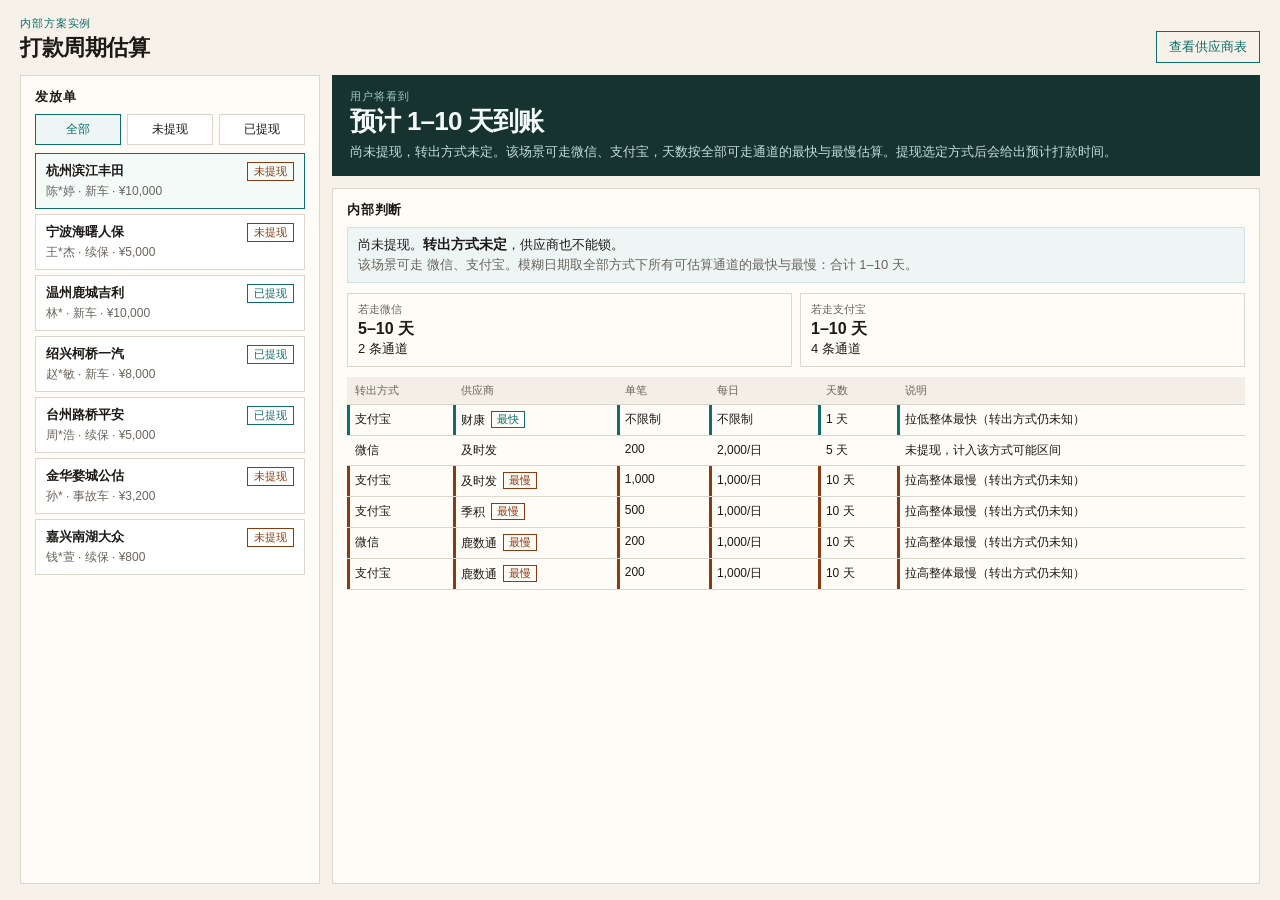
==== index.html @ 7bb50e26 "Add 通用金 payout schedule estimator for sharing. Co-authored-by: Cursor <cursoragent@cursor.com>" ====
<!DOCTYPE html>
<html lang="zh-CN">
<head>
  <meta charset="UTF-8" />
  <meta name="viewport" content="width=device-width, initial-scale=1" />
  <title>打款周期估算</title>
  <link rel="stylesheet" href="./styles.css" />
</head>
<body>
  <header class="top">
    <div>
      <p class="kicker">内部方案实例</p>
      <h1>打款周期估算</h1>
    </div>
    <button type="button" class="text-btn" id="open-source">查看供应商表</button>
  </header>

  <main class="layout">
    <section class="panel form-panel" aria-label="发放单">
      <h2>发放单</h2>
      <div class="seg filter" id="grant-filter">
        <button type="button" data-filter="all" class="on">全部</button>
        <button type="button" data-filter="open">未提现</button>
        <button type="button" data-filter="paid">已提现</button>
      </div>
      <div id="grant-list" class="grant-list"></div>
    </section>

    <section class="results" aria-live="polite">
      <article class="user-card" id="user-card">
        <p class="kicker light" id="user-kicker">用户将看到</p>
        <h2 id="user-title"></h2>
        <p id="user-detail"></p>
      </article>
      <article class="panel internal-panel" id="internal"></article>
    </section>
  </main>

  <dialog id="source-modal">
    <div class="dialog-bar">
      <div>
        <h2>当前供应商表</h2>
        <p>同供应商、同转出方式、同限额的多行已合并。一笔单只走一条通道，额度不叠加。</p>
      </div>
      <button type="button" class="text-btn" id="close-source">关闭</button>
    </div>
    <div class="table-wrap">
      <table>
        <thead>
          <tr>
            <th>供应商</th>
            <th>转出方式</th>
            <th>单笔限额</th>
            <th>每人限额</th>
            <th>适用场景</th>
            <th>表序</th>
          </tr>
        </thead>
        <tbody id="source-body"></tbody>
      </table>
    </div>
  </dialog>

  <script src="./app.js"></script>
</body>
</html>
---- styles.css ----
:root {
  --ink: #1c1916;
  --muted: #6b645c;
  --line: #ddd6cc;
  --paper: #f6f2ea;
  --card: #fffcf7;
  --teal: #0f6e6a;
  --warn: #8a3b12;
  --warn-bg: #f8ebe3;
  --fast: #0f6e6a;
  --slow: #8a3b12;
  --font: "PingFang SC", "Hiragino Sans GB", "Noto Sans SC", sans-serif;
}

* { box-sizing: border-box; }
html, body { height: 100%; margin: 0; overflow: hidden; }
body {
  font-family: var(--font);
  color: var(--ink);
  background: var(--paper);
  padding: 16px 20px 16px;
  display: flex;
  flex-direction: column;
  gap: 12px;
}

.top {
  flex: none;
  display: flex;
  justify-content: space-between;
  gap: 16px;
  align-items: flex-end;
}
.kicker {
  margin: 0 0 2px;
  font-size: 11px;
  letter-spacing: 0.08em;
  color: var(--teal);
}
.kicker.light { color: #9ec9c5; }
h1 {
  margin: 0;
  font-size: 22px;
  font-weight: 650;
  letter-spacing: -0.02em;
}

.text-btn {
  font: inherit;
  font-size: 13px;
  color: var(--teal);
  background: none;
  border: 1px solid var(--teal);
  padding: 6px 12px;
  cursor: pointer;
  white-space: nowrap;
}
.text-btn:hover { background: #eef6f5; }

.layout {
  flex: 1;
  min-height: 0;
  display: grid;
  grid-template-columns: 300px minmax(0, 1fr);
  gap: 12px;
  overflow: hidden;
}

.panel {
  background: var(--card);
  border: 1px solid var(--line);
  padding: 12px 14px;
}
.form-panel {
  min-height: 0;
  display: flex;
  flex-direction: column;
  overflow: hidden;
}
.panel h2, .dialog-bar h2 {
  margin: 0 0 8px;
  font-size: 13px;
  font-weight: 650;
  letter-spacing: 0.06em;
}

.seg.filter { display: flex; gap: 6px; margin-bottom: 8px; flex: none; }
.seg.filter button {
  flex: 1;
  font: inherit;
  font-size: 12px;
  border: 1px solid var(--line);
  background: #fff;
  color: var(--ink);
  padding: 6px 6px;
  cursor: pointer;
}
.seg.filter button.on {
  border-color: var(--teal);
  color: var(--teal);
  background: #eef6f5;
}

.grant-list {
  display: flex;
  flex-direction: column;
  gap: 5px;
  min-height: 0;
  overflow: auto;
}
.grant {
  text-align: left;
  font: inherit;
  border: 1px solid var(--line);
  background: #fff;
  padding: 8px 10px;
  cursor: pointer;
  color: inherit;
  width: 100%;
  flex: none;
}
.grant:hover { border-color: #c5ddd9; }
.grant.on {
  border-color: var(--teal);
  background: #f3faf8;
}
.g-top {
  display: flex;
  justify-content: space-between;
  gap: 8px;
  align-items: baseline;
}
.g-top strong { font-size: 13px; font-weight: 650; }
.g-meta {
  margin-top: 2px;
  font-size: 12px;
  color: var(--muted);
}
.status {
  font-size: 11px;
  padding: 1px 6px;
  border: 1px solid currentColor;
  white-space: nowrap;
}
.status.open { color: var(--warn); }
.status.paid { color: var(--teal); }

.results {
  min-width: 0;
  min-height: 0;
  display: flex;
  flex-direction: column;
  gap: 12px;
  overflow: hidden;
}

.user-card {
  flex: none;
  background: #17332f;
  color: #f4faf8;
  padding: 14px 18px 14px;
}
.user-card h2 {
  margin: 2px 0 6px;
  font-size: 26px;
  font-weight: 650;
  letter-spacing: -0.03em;
  line-height: 1.2;
}
.user-card p { margin: 0; }
#user-detail { color: #c5ddd9; font-size: 13px; line-height: 1.45; }

.internal-panel {
  flex: 1;
  min-height: 0;
  overflow: auto;
}

.lock-banner {
  display: flex;
  justify-content: space-between;
  gap: 12px;
  align-items: baseline;
  flex-wrap: wrap;
  padding: 8px 10px;
  background: #eef6f5;
  border: 1px solid #cfe3e0;
  margin-bottom: 10px;
  font-size: 13px;
}
.lock-banner strong { font-size: 14px; }
.lock-banner .meta { color: var(--muted); margin-top: 2px; }

.method-box {
  display: grid;
  grid-template-columns: repeat(auto-fit, minmax(140px, 1fr));
  gap: 8px;
  margin-bottom: 10px;
}
.method-card {
  border: 1px solid var(--line);
  padding: 8px 10px;
  font-size: 13px;
}
.method-card span {
  display: block;
  font-size: 11px;
  color: var(--muted);
  margin-bottom: 2px;
}
.method-card strong { font-size: 16px; }

.warn-banner {
  padding: 8px 10px;
  background: var(--warn-bg);
  color: var(--warn);
  margin-bottom: 10px;
  font-size: 13px;
  line-height: 1.5;
}

.schedule-wrap { margin-bottom: 10px; }
.amt { font-variant-numeric: tabular-nums; font-weight: 600; }
.nowrap { white-space: nowrap; }
.muted { color: var(--muted); }

.table-wrap { overflow: auto; }
table {
  width: 100%;
  border-collapse: collapse;
  font-size: 12px;
}
th, td {
  text-align: left;
  padding: 6px 8px;
  border-bottom: 1px solid var(--line);
  vertical-align: top;
}
th {
  font-size: 11px;
  font-weight: 550;
  color: var(--muted);
  background: #f3eee6;
}
td.num, th.num { font-variant-numeric: tabular-nums; }
tr.locked td { background: #e7f2f0; }
tr.fast td { box-shadow: inset 3px 0 0 var(--fast); }
tr.slow td { box-shadow: inset 3px 0 0 var(--slow); }

.pill {
  display: inline-block;
  font-size: 11px;
  padding: 0 5px;
  border: 1px solid currentColor;
  margin-left: 6px;
  vertical-align: 1px;
}
.pill.fast { color: var(--fast); }
.pill.slow { color: var(--slow); }
.pill.lock { color: var(--teal); }

dialog {
  width: min(860px, calc(100vw - 48px));
  max-height: calc(100vh - 48px);
  border: 1px solid var(--line);
  background: var(--card);
  padding: 16px 18px 18px;
  color: inherit;
}
dialog::backdrop { background: rgb(28 25 22 / 0.45); }
.dialog-bar {
  display: flex;
  justify-content: space-between;
  gap: 16px;
  align-items: flex-start;
  margin-bottom: 12px;
}
.dialog-bar p {
  margin: 0;
  font-size: 12px;
  color: var(--muted);
}
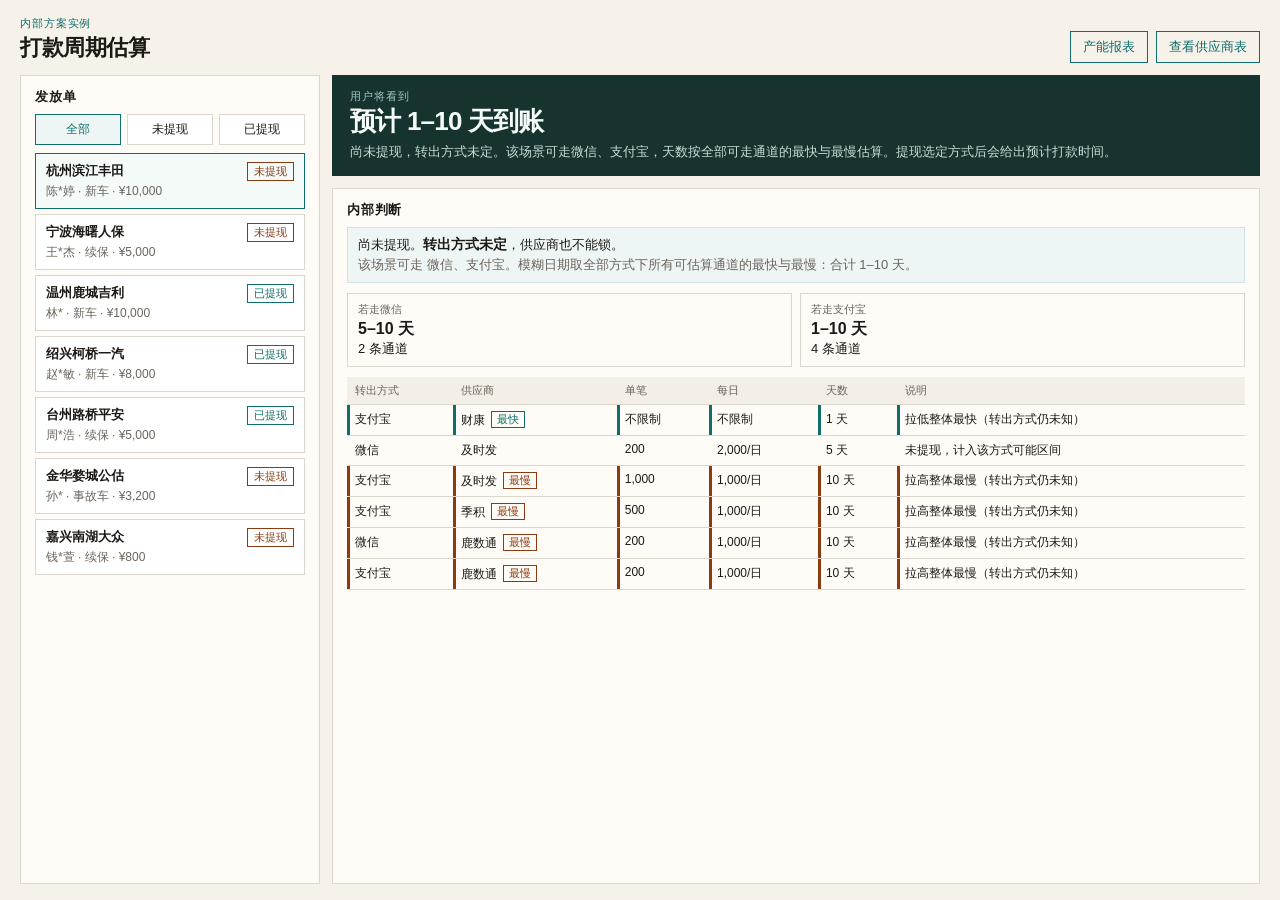
==== commit 727f84fb: "Publish capacity report with scene, method, and status filters. Co-authored-by: Cursor <cursoragent@" ====
--- a/index.html
+++ b/index.html
@@ -12,7 +12,10 @@
       <p class="kicker">内部方案实例</p>
       <h1>打款周期估算</h1>
     </div>
-    <button type="button" class="text-btn" id="open-source">查看供应商表</button>
+    <div class="top-actions">
+      <a class="text-btn" href="./capacity.html">产能报表</a>
+      <button type="button" class="text-btn" id="open-source">查看供应商表</button>
+    </div>
   </header>
 
   <main class="layout">
--- a/styles.css
+++ b/styles.css
@@ -242,7 +242,7 @@
   color: var(--muted);
   background: #f3eee6;
 }
-td.num, th.num { font-variant-numeric: tabular-nums; }
+td.num, th.num { font-variant-numeric: tabular-nums; white-space: nowrap; }
 tr.locked td { background: #e7f2f0; }
 tr.fast td { box-shadow: inset 3px 0 0 var(--fast); }
 tr.slow td { box-shadow: inset 3px 0 0 var(--slow); }
@@ -268,6 +268,327 @@
   color: inherit;
 }
 dialog::backdrop { background: rgb(28 25 22 / 0.45); }
+.top-actions { display: flex; gap: 8px; align-items: center; }
+a.text-btn { text-decoration: none; display: inline-block; }
+
+.page-capacity { gap: 8px; }
+body.page-capacity {
+  background: #10110f;
+  color: #eceae4;
+  --ink: #eceae4;
+  --muted: #8e8a80;
+  --line: #2c2a24;
+  --paper: #10110f;
+  --card: #181714;
+  --teal: #e2c278;
+  --warn: #e08a4f;
+  --fast: #e2c278;
+  --slow: #e08a4f;
+}
+body.page-capacity .kicker {
+  color: #e2c278;
+  letter-spacing: 0.18em;
+  text-transform: uppercase;
+  font-size: 10px;
+}
+body.page-capacity h1 {
+  font-weight: 500;
+  letter-spacing: 0.06em;
+}
+body.page-capacity .text-btn {
+  color: #e2c278;
+  border-color: #5a5138;
+  background: transparent;
+  border-radius: 999px;
+  padding: 6px 14px;
+}
+body.page-capacity .text-btn:hover { background: #241f16; }
+body.page-capacity th { background: #181714; }
+body.page-capacity .kpi-card.remain {
+  background: #181714;
+  color: #eceae4;
+  border-color: #e2c278;
+}
+body.page-capacity .kpi-card.remain span,
+body.page-capacity .kpi-card.remain em { color: #8e8a80; }
+body.page-capacity .kpi-card.remain strong { color: #e2c278; }
+body.page-capacity .mx-cell.st-紧张 { background: #2a1c14; }
+body.page-capacity .mx-cell.st-耗尽 { background: #2a1612; }
+body.page-capacity .mx-cell.st-充足 { background: #1c1a14; }
+body.page-capacity .mx-cell.unk-cell,
+body.page-capacity .mx-cell.empty-cell { background: #141310; }
+body.page-capacity .bar { background: #2c2a24; }
+body.page-capacity .bar i.unk {
+  background: repeating-linear-gradient(-45deg, #2c2a24, #2c2a24 4px, #3a3730 4px, #3a3730 8px);
+}
+body.page-capacity tr.locked td { background: #241f16; }
+body.page-capacity .seg.filter button {
+  font: inherit;
+  font-size: 12px;
+  border: 1px solid #2c2a24;
+  background: transparent;
+  color: #bdb8ae;
+  padding: 6px 14px;
+  cursor: pointer;
+  white-space: nowrap;
+  border-radius: 999px;
+}
+body.page-capacity .seg.filter button.on {
+  border-color: #e2c278;
+  color: #16140f;
+  background: #e2c278;
+}
+.cap-filters.look-chips {
+  display: flex;
+  flex-direction: column;
+  gap: 8px;
+}
+.filter-line {
+  display: flex;
+  align-items: center;
+  gap: 10px;
+  min-width: 0;
+}
+.filter-line > span {
+  flex: none;
+  width: 32px;
+  font-size: 11px;
+  color: #8e8a80;
+}
+.filter-line .seg.filter { flex: 1; flex-wrap: wrap; margin: 0; }
+.cap-view {
+  flex: 1;
+  min-height: 0;
+  display: flex;
+  flex-direction: column;
+  gap: 8px;
+  overflow: hidden;
+}
+.cap-note {
+  flex: none;
+  margin: 0;
+  font-size: 12px;
+  line-height: 1.45;
+  color: var(--muted);
+  max-width: 1180px;
+}
+.remain-hero { flex: none; }
+.kpi-card.hero { padding: 14px 18px; }
+.kpi-card.hero strong { font-size: 36px; letter-spacing: -0.04em; }
+.method-remain-grid {
+  flex: none;
+  display: grid;
+  grid-template-columns: repeat(4, minmax(0, 1fr));
+  gap: 8px;
+}
+.method-remain {
+  background: var(--card);
+  border: 1px solid var(--line);
+  padding: 10px 12px;
+  font: inherit;
+  color: inherit;
+  text-align: left;
+  width: 100%;
+  cursor: pointer;
+}
+.method-remain.empty { cursor: default; opacity: 0.5; }
+.method-remain.on { border-color: var(--teal); }
+.method-remain span, .method-remain em, .method-remain p {
+  display: block;
+  font-size: 12px;
+  color: var(--muted);
+  font-style: normal;
+  margin: 0;
+}
+.method-remain .st-head {
+  display: flex;
+  justify-content: space-between;
+  align-items: center;
+  gap: 8px;
+}
+.method-remain .st-head i {
+  font-style: normal;
+  font-size: 11px;
+  background: #2c2a24;
+  color: #bdb8ae;
+  border-radius: 999px;
+  padding: 1px 8px;
+}
+.method-remain strong {
+  display: block;
+  font-size: 22px;
+  margin: 4px 0;
+}
+.bar-panel {
+  flex: 1;
+  min-height: 0;
+  display: flex;
+  flex-direction: column;
+  overflow: hidden;
+}
+.bar-list { flex: 1; overflow: auto; }
+.bar-row {
+  display: grid;
+  grid-template-columns: 108px minmax(160px, 1fr) minmax(120px, 240px);
+  gap: 12px;
+  align-items: center;
+  padding: 8px 0;
+  border-bottom: 1px solid var(--line);
+}
+.bar-name { font-size: 13px; }
+.bar-name em { display: block; font-style: normal; font-size: 11px; color: var(--muted); }
+.bar-left { text-align: left; font-size: 18px; font-weight: 650; font-variant-numeric: tabular-nums; }
+.bar-left em { display: block; font-style: normal; font-size: 11px; font-weight: 400; color: var(--muted); }
+.bar-track em { display: block; font-style: normal; font-size: 11px; color: var(--muted); margin-top: 4px; }
+.bar.wide { width: auto; height: 8px; }
+.mx-panel { flex: none; }
+.mx-grid {
+  display: grid;
+  grid-template-columns: 72px repeat(3, minmax(0, 1fr));
+  gap: 6px;
+}
+.mx-head, .mx-corner {
+  font-size: 12px;
+  color: var(--muted);
+  padding: 6px 4px;
+}
+.mx-head.row { display: flex; align-items: center; }
+.mx-cell {
+  border: 1px solid var(--line);
+  padding: 8px 10px;
+  min-height: 88px;
+}
+.mx-cell span, .mx-cell em, .mx-cell p {
+  display: block;
+  font-size: 11px;
+  color: var(--muted);
+  margin: 0;
+}
+.mx-cell strong { display: block; font-size: 20px; margin: 4px 0 2px; }
+.mx-cell.st-紧张 { background: #f8ebe3; }
+.mx-cell.st-耗尽 { background: #f3e2d8; }
+.mx-cell.st-充足 { background: #f3faf8; }
+.mx-cell.unk-cell, .mx-cell.empty-cell { background: #f6f2ea; }
+.cap-table-panel.slim { min-height: 140px; }
+.board-sum {
+  flex: none;
+  margin: 0;
+  font-size: 13px;
+  color: var(--muted);
+}
+.board {
+  flex: 1;
+  min-height: 0;
+  display: grid;
+  grid-template-columns: repeat(4, minmax(0, 1fr));
+  gap: 8px;
+}
+.board-col {
+  background: var(--card);
+  border: 1px solid var(--line);
+  display: flex;
+  flex-direction: column;
+  min-height: 0;
+  overflow: hidden;
+}
+.board-col h2 { padding: 10px 10px 6px; }
+.board-stack { flex: 1; overflow: auto; padding: 0 8px 8px; display: flex; flex-direction: column; gap: 6px; }
+.board-card {
+  border: 1px solid var(--line);
+  padding: 8px 8px 6px;
+  background: #fff;
+}
+.board-card .left-num { display: block; font-size: 16px; margin: 4px 0 2px; }
+.board-col.st-紧张 h2, .board-col.st-耗尽 h2 { color: var(--warn); }
+.board-col.st-充足 h2 { color: var(--teal); }
+.board-col.st-未知 h2 { color: var(--muted); }
+.cap-filters {
+  flex: none;
+  display: flex;
+  gap: 10px;
+  flex-wrap: wrap;
+}
+.cap-filters .seg { margin: 0; width: auto; }
+.cap-filters .seg button {
+  flex: none;
+  white-space: nowrap;
+  padding: 6px 12px;
+}
+.kpi {
+  flex: none;
+  display: grid;
+  grid-template-columns: repeat(4, minmax(0, 1fr));
+  gap: 8px;
+  max-width: 1180px;
+}
+.kpi-card {
+  background: var(--card);
+  border: 1px solid var(--line);
+  padding: 10px 12px 8px;
+}
+.kpi-card span {
+  display: block;
+  font-size: 11px;
+  color: var(--muted);
+}
+.kpi-card strong {
+  display: block;
+  margin: 4px 0 2px;
+  font-size: 22px;
+  font-weight: 650;
+  letter-spacing: -0.03em;
+}
+.kpi-card em {
+  font-style: normal;
+  font-size: 11px;
+  color: var(--muted);
+}
+.kpi-card.remain { background: #17332f; color: #f4faf8; border-color: #17332f; }
+.kpi-card.remain span, .kpi-card.remain em { color: #9ec9c5; }
+
+.break-grid {
+  flex: none;
+  display: grid;
+  grid-template-columns: 1fr 1fr;
+  gap: 8px;
+  min-height: 0;
+  max-width: 1180px;
+}
+.break-grid .panel { padding: 10px 12px; }
+.cap-foot { margin: 6px 0 0; font-size: 11px; }
+.cap-table-panel {
+  flex: 1;
+  min-height: 0;
+  display: flex;
+  flex-direction: column;
+  max-width: 1180px;
+  overflow: hidden;
+}
+.cap-table-panel .table-wrap { flex: 1; min-height: 0; }
+
+.bar {
+  height: 6px;
+  background: #efe8dc;
+  margin-bottom: 4px;
+  width: 88px;
+}
+.bar i { display: block; height: 100%; background: var(--teal); }
+.bar i.tight { background: var(--warn); }
+.bar i.empty { background: #5c2210; width: 100% !important; }
+.bar i.unk { width: 100%; background: repeating-linear-gradient(-45deg, #efe8dc, #efe8dc 4px, #e4d7c6 4px, #e4d7c6 8px); }
+.st-label { font-size: 11px; }
+.st-耗尽 .st-label { color: var(--warn); }
+.st-紧张 .st-label { color: var(--warn); }
+.st-充足 .st-label { color: var(--teal); }
+.st-未知 td { color: var(--muted); }
+
+@media (max-width: 960px) {
+  .kpi, .break-grid { grid-template-columns: 1fr 1fr; }
+}
+@media (max-width: 860px) {
+  .kpi { grid-template-columns: 1fr 1fr; }
+  .break-grid { grid-template-columns: 1fr; }
+}
 .dialog-bar {
   display: flex;
   justify-content: space-between;
@@ -280,3 +601,234 @@
   font-size: 12px;
   color: var(--muted);
 }
+
+.split-bar {
+  display: flex;
+  height: 8px;
+  width: 100%;
+  min-width: 0;
+  background: #efe8dc;
+  overflow: hidden;
+}
+.split-bar .used,
+.split-bar .rest {
+  height: 100%;
+  min-width: 0;
+  flex: 0 1 0;
+}
+.split-bar .used { background: #cbbfae; }
+.split-bar .rest { background: var(--teal); }
+.split-bar .rest.tight { background: var(--warn); min-width: 4px; }
+.split-bar .rest.gone { flex: 0 0 0 !important; min-width: 0; }
+.split-bar .unk {
+  flex: 1;
+  background: repeating-linear-gradient(-45deg, #efe8dc, #efe8dc 4px, #e4d7c6 4px, #e4d7c6 8px);
+}
+
+body[data-style="remain"] .remain-hero {
+  padding: 2px 0 8px;
+  border-bottom: 1px solid #2c2a24;
+}
+body[data-style="remain"] .hero-kicker {
+  margin: 0;
+  font-size: 11px;
+  letter-spacing: 0.18em;
+  text-transform: uppercase;
+  color: #8e8a80;
+}
+body[data-style="remain"] .hero-num {
+  margin: 2px 0 6px;
+  font-size: 56px;
+  font-weight: 500;
+  letter-spacing: -0.04em;
+  color: #e2c278;
+  font-variant-numeric: tabular-nums;
+  line-height: 1;
+}
+body[data-style="remain"] .hero-sub {
+  margin: 0;
+  font-size: 13px;
+  color: #8e8a80;
+}
+body[data-style="remain"] .hero-legend {
+  margin: 10px 0 0;
+  font-size: 11px;
+  color: #8e8a80;
+  display: flex;
+  align-items: center;
+  gap: 6px;
+}
+body[data-style="remain"] .hero-legend i {
+  display: inline-block;
+  width: 16px;
+  height: 8px;
+  border-radius: 99px;
+}
+body[data-style="remain"] .hero-legend .lg-used { background: #3a3730; }
+body[data-style="remain"] .hero-legend .lg-rest { background: #e2c278; }
+body[data-style="remain"] .method-remain {
+  background: #181714;
+  border: 1px solid #2c2a24;
+  border-radius: 12px;
+  border-top-width: 2px;
+}
+body[data-style="remain"] .method-remain:hover:not(:disabled) { background: #1c1a16; }
+body[data-style="remain"] .method-remain.st-充足 { border-top-color: #e2c278; }
+body[data-style="remain"] .method-remain.st-紧张 { border-top-color: #e08a4f; }
+body[data-style="remain"] .method-remain.st-耗尽 { border-top-color: #c45c2c; }
+body[data-style="remain"] .method-remain.st-未知 { border-top-style: dashed; border-top-color: #5a564c; }
+body[data-style="remain"] .method-remain.on { background: #1c1a16; }
+body[data-style="remain"] .method-remain.st-耗尽.on { border-color: #c45c2c; }
+body[data-style="remain"] .method-remain.st-紧张.on { border-color: #e08a4f; }
+body[data-style="remain"] .method-remain.st-充足.on { border-color: #e2c278; }
+body[data-style="remain"] .method-remain.st-未知.on { border-color: #5a564c; border-top-style: dashed; }
+body[data-style="remain"] .method-remain.on .st-head i { background: #3a3730; color: #eceae4; }
+body[data-style="remain"] .method-remain strong {
+  color: #eceae4;
+  font-weight: 500;
+  font-variant-numeric: tabular-nums;
+}
+body[data-style="remain"] .method-remain.st-紧张 strong,
+body[data-style="remain"] .bar-row.st-紧张 .bar-left { color: #e08a4f; }
+body[data-style="remain"] .method-remain.st-耗尽 strong,
+body[data-style="remain"] .bar-row.st-耗尽 .bar-left { color: #c45c2c; }
+body[data-style="remain"] .method-remain.st-充足 strong,
+body[data-style="remain"] .bar-row.st-充足 .bar-left { color: #e2c278; }
+body[data-style="remain"] .bar-panel {
+  background: transparent;
+  border: 0;
+  padding: 8px 0 0;
+}
+body[data-style="remain"] .bar-panel h2 {
+  display: flex;
+  align-items: center;
+  gap: 10px;
+  color: #8e8a80;
+  font-weight: 500;
+  letter-spacing: 0.08em;
+  text-transform: uppercase;
+  font-size: 11px;
+}
+body[data-style="remain"] .clear-status {
+  font: inherit;
+  font-size: 11px;
+  letter-spacing: 0;
+  text-transform: none;
+  color: #e2c278;
+  background: none;
+  border: 0;
+  cursor: pointer;
+  padding: 0;
+}
+body[data-style="remain"] .clear-status:hover { color: #eceae4; }
+body[data-style="remain"] .bar-row {
+  border-bottom-color: #2c2a24;
+  padding-left: 10px;
+  border-left: 2px solid transparent;
+}
+body[data-style="remain"] .bar-row.st-耗尽 { border-left-color: #c45c2c; }
+body[data-style="remain"] .bar-row.st-紧张 { border-left-color: #e08a4f; }
+body[data-style="remain"] .bar-row.st-充足 { border-left-color: #e2c278; }
+body[data-style="remain"] .bar-row.st-未知 { border-left-color: #5a564c; }
+body[data-style="remain"] .split-bar {
+  background: #2c2a24;
+  height: 8px;
+  border-radius: 99px;
+}
+body[data-style="remain"] .split-bar .used { background: #3a3730; }
+body[data-style="remain"] .split-bar .rest { background: #e2c278; }
+body[data-style="remain"] .split-bar .rest.tight { background: #e08a4f; }
+body[data-style="remain"] .split-bar .unk {
+  background: repeating-linear-gradient(-45deg, #2c2a24, #2c2a24 4px, #3a3730 4px, #3a3730 8px);
+}
+
+body[data-style="board"] .board-sum {
+  display: flex;
+  align-items: baseline;
+  gap: 12px;
+  font-size: 13px;
+  color: #8e8a80;
+}
+body[data-style="board"] .board-sum b {
+  font-size: 22px;
+  color: #e2c278;
+  font-weight: 500;
+  font-variant-numeric: tabular-nums;
+}
+body[data-style="board"] .board { gap: 10px; }
+body[data-style="board"] .board-col {
+  background: #181714;
+  border: 1px solid #2c2a24;
+  border-radius: 14px;
+  overflow: hidden;
+}
+body[data-style="board"] .board-col h2 {
+  display: flex;
+  justify-content: space-between;
+  align-items: center;
+  margin: 0;
+  padding: 12px 14px;
+  font-size: 13px;
+  letter-spacing: 0.04em;
+  font-weight: 550;
+}
+body[data-style="board"] .board-col h2 em {
+  font-style: normal;
+  font-size: 12px;
+  background: rgb(255 255 255 / 0.12);
+  border-radius: 999px;
+  padding: 1px 8px;
+}
+body[data-style="board"] .board-col.st-耗尽 h2 { background: #3d1f1a; color: #f6d4ca; }
+body[data-style="board"] .board-col.st-紧张 h2 { background: #4a2a14; color: #ffd2b0; }
+body[data-style="board"] .board-col.st-充足 h2 { background: #2a2416; color: #e2c278; }
+body[data-style="board"] .board-col.st-未知 h2 { background: #1c1c1c; color: #bdb8ae; }
+body[data-style="board"] .board-stack {
+  background: #141310;
+  padding: 8px;
+}
+body[data-style="board"] .board-card {
+  border: 1px solid #2c2a24;
+  background: #1c1a16;
+  border-radius: 12px;
+  padding: 12px;
+}
+body[data-style="board"] .board-card .g-top span {
+  font-size: 11px;
+  background: #2c2a24;
+  border-radius: 999px;
+  padding: 2px 8px;
+  color: #bdb8ae;
+}
+body[data-style="board"] .board-card .left-num {
+  font-size: 22px;
+  font-weight: 500;
+  letter-spacing: -0.03em;
+  font-variant-numeric: tabular-nums;
+}
+body[data-style="board"] .board-card .left-cap {
+  margin: 0 0 8px;
+  font-size: 11px;
+  color: #8e8a80;
+}
+body[data-style="board"] .board-card .cap-line { margin: 0; }
+body[data-style="board"] .board-col.st-耗尽 .left-num { color: #c45c2c; }
+body[data-style="board"] .board-col.st-紧张 .left-num { color: #e08a4f; }
+body[data-style="board"] .board-col.st-充足 .left-num { color: #e2c278; }
+body[data-style="board"] .split-bar {
+  height: 6px;
+  border-radius: 99px;
+  background: #2c2a24;
+  margin: 2px 0 6px;
+}
+body[data-style="board"] .split-bar .used { background: #3a3730; }
+body[data-style="board"] .split-bar .rest { background: #e2c278; }
+body[data-style="board"] .split-bar .rest.tight { background: #e08a4f; }
+body[data-style="board"] .split-bar .unk {
+  background: repeating-linear-gradient(-45deg, #2c2a24, #2c2a24 4px, #3a3730 4px, #3a3730 8px);
+}
+@media (max-width: 1180px) {
+  body[data-style="board"] .board {
+    grid-template-columns: 1fr 1fr;
+  }
+}
